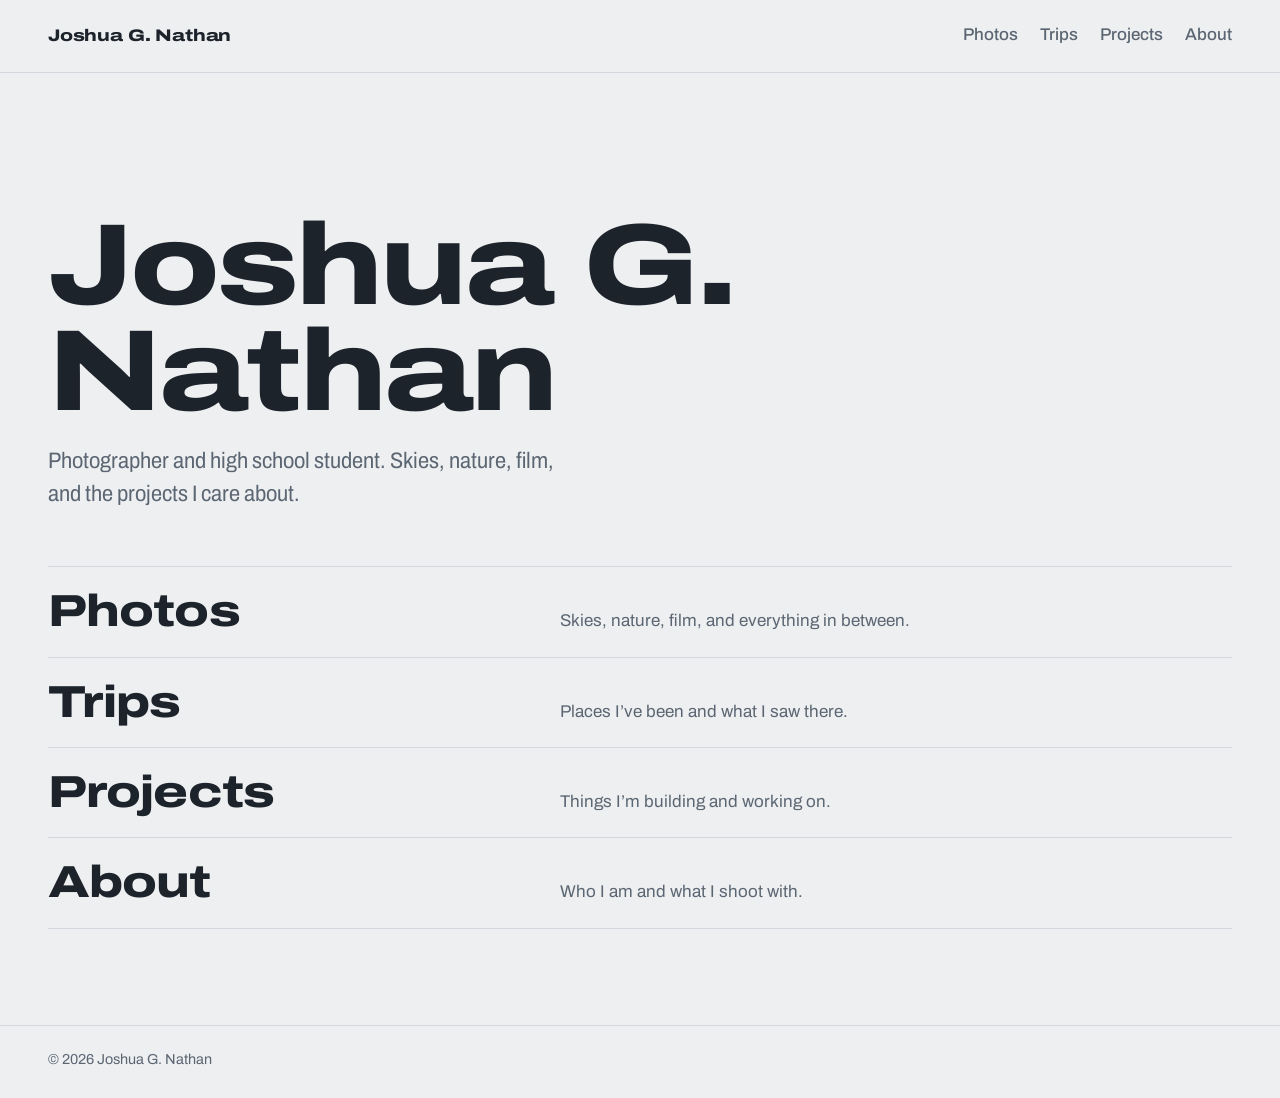
==== index.html @ 452c07ec "Add initial HTML structure for personal website" ====
<!doctype html>
<html lang="en">
<head>
<meta charset="utf-8">
<meta name="viewport" content="width=device-width, initial-scale=1, viewport-fit=cover">
<title>Joshua G. Nathan</title>
<meta name="description" content="Photography, trips, and projects by Joshua G. Nathan.">
<link rel="icon" href="data:image/svg+xml,<svg xmlns=%22http://www.w3.org/2000/svg%22 viewBox=%220 0 100 100%22><text y=%22.9em%22 font-size=%2290%22>📷</text></svg>">
<link rel="preconnect" href="https://fonts.googleapis.com">
<link rel="preconnect" href="https://fonts.gstatic.com" crossorigin>
<link href="https://fonts.googleapis.com/css2?family=Archivo:wdth,wght@62..125,100..900&display=swap" rel="stylesheet">
<link rel="stylesheet" href="/assets/style.css">
</head>
<body data-page="home">
<a class="skip" href="#main">Skip to content</a>
<header class="site-header">
  <div class="wrap">
    <a class="brand" href="/" data-site-name>Joshua G. Nathan</a>
    <nav class="nav" aria-label="Main">
      <a href="/photos">Photos</a>
      <a href="/trips">Trips</a>
      <a href="/projects">Projects</a>
      <a href="/about">About</a>
    </nav>
  </div>
</header>
<main id="main">
<div class="wrap">
  <section class="hero">
    <h1 class="display" data-site-name>Joshua G. Nathan</h1>
    <p class="lede" id="tagline"></p>
  </section>
  <ul class="index-list">
    <li><a href="/photos"><span class="label">Photos</span><span class="desc">Skies, nature, film, and everything in between.</span></a></li>
    <li><a href="/trips"><span class="label">Trips</span><span class="desc">Places I’ve been and what I saw there.</span></a></li>
    <li><a href="/projects"><span class="label">Projects</span><span class="desc">Things I’m building and working on.</span></a></li>
    <li><a href="/about"><span class="label">About</span><span class="desc">Who I am and what I shoot with.</span></a></li>
  </ul>
  <section class="section" id="latest">
    <div class="section-head"><h2>Latest photos</h2><a href="/photos">See all photos</a></div>
    <div id="latest-gallery"></div>
  </section>
</div>
</main>
<footer class="site-footer">
  <div class="wrap">
    <span>© <span id="year">2026</span> <span data-site-name>Joshua G. Nathan</span></span>
    <span class="social" id="social"></span>
  </div>
</footer>
<script src="/assets/site.js"></script>
</body>
</html>
---- assets/style.css ----
/* ---------- Tokens ---------- */
:root{
  --bg:#EDEFF1; --surface:#FFFFFF; --ink:#1D232B; --muted:#5B6672; --line:#D3D8DE;
  --accent:#2457C5; --accent-ink:#FFFFFF;
  --max:1440px; --pad:clamp(16px,4vw,48px);
  color-scheme:light dark;
}
@media (prefers-color-scheme:dark){
  :root{ --bg:#181C21; --surface:#232931; --ink:#E9EDF1; --muted:#9AA5B1; --line:#353D47; --accent:#8DB0FF; --accent-ink:#0F1B33; }
}
*,*::before,*::after{box-sizing:border-box}
html{-webkit-text-size-adjust:100%}
body{margin:0;background:var(--bg);color:var(--ink);font-family:"Archivo",system-ui,-apple-system,"Segoe UI",Roboto,sans-serif;font-size:17px;line-height:1.55;-webkit-font-smoothing:antialiased;min-height:100vh;display:flex;flex-direction:column}
main{flex:1}
a{color:inherit}
img{max-width:100%}
:focus-visible{outline:2px solid var(--accent);outline-offset:3px}
.wrap{max-width:var(--max);margin:0 auto;padding:0 var(--pad)}
.prose{max-width:66ch}
.skip{position:absolute;left:-999px;top:8px;background:var(--ink);color:var(--bg);padding:8px 12px;border-radius:6px;z-index:100}
.skip:focus{left:8px}

/* ---------- Header ---------- */
.site-header{border-bottom:1px solid var(--line)}
.site-header .wrap{display:flex;flex-wrap:wrap;align-items:center;justify-content:space-between;gap:10px 24px;padding-top:18px;padding-bottom:18px}
.brand{font-stretch:125%;font-weight:800;font-size:1.05rem;letter-spacing:-.01em;text-decoration:none}
.nav{display:flex;gap:22px}
.nav a{text-decoration:none;color:var(--muted);font-weight:500;padding:4px 0;border-bottom:2px solid transparent}
.nav a:hover{color:var(--ink)}
.nav a[aria-current="page"]{color:var(--ink);border-bottom-color:var(--accent)}

/* ---------- Type ---------- */
.display{font-stretch:125%;font-weight:800;font-size:clamp(2.6rem,9vw,7.5rem);line-height:.92;letter-spacing:-.025em;margin:0;max-width:12ch}
.page-title{font-stretch:125%;font-weight:800;font-size:clamp(2.2rem,6vw,4.5rem);line-height:.95;letter-spacing:-.02em;margin:0}
.lede{font-stretch:87%;font-size:clamp(1.1rem,2.1vw,1.4rem);color:var(--muted);margin:20px 0 0;max-width:46ch;line-height:1.45}
h2{font-stretch:112%;font-weight:750;font-size:clamp(1.5rem,3vw,2.1rem);line-height:1.1;letter-spacing:-.01em;margin:0 0 14px}
h3{font-weight:700;font-size:1.15rem;margin:28px 0 8px}
p{margin:0 0 1em}
.muted{color:var(--muted)}

.page-head{padding:clamp(40px,8vw,96px) 0 clamp(24px,4vw,40px)}
.section{padding:clamp(32px,6vw,72px) 0}

/* ---------- Home ---------- */
.hero{padding:clamp(48px,11vw,140px) 0 clamp(32px,5vw,56px)}
.index-list{list-style:none;margin:0;padding:0;border-top:1px solid var(--line)}
.index-list li{border-bottom:1px solid var(--line)}
.index-list a{display:grid;grid-template-columns:minmax(0,1fr) minmax(0,1.4fr);gap:8px 32px;align-items:baseline;padding:22px 0;text-decoration:none}
.index-list .label{font-stretch:125%;font-weight:800;font-size:clamp(1.6rem,4vw,2.8rem);letter-spacing:-.02em;line-height:1}
.index-list .desc{color:var(--muted)}
.index-list a:hover .label{color:var(--accent)}
@media (max-width:640px){.index-list a{grid-template-columns:1fr}}
.section-head{display:flex;justify-content:space-between;align-items:baseline;gap:16px;margin-bottom:18px}
.section-head a{color:var(--muted);font-weight:500}

/* ---------- Gallery ---------- */
.filters{display:flex;flex-wrap:wrap;gap:8px;margin:0 0 22px}
.chip{font:inherit;font-size:.9rem;font-weight:500;padding:7px 14px;border-radius:999px;border:1px solid var(--line);background:transparent;color:var(--muted);cursor:pointer}
.chip[aria-pressed="true"]{background:var(--ink);border-color:var(--ink);color:var(--bg)}
.gallery{display:flex;flex-wrap:wrap;gap:10px;--row:260px}
.gallery::after{content:"";flex-grow:1000000000}
.tile{margin:0;min-width:0;flex:calc(var(--ar,1.5) * 100) 1 calc(var(--ar,1.5) * var(--row))}
.tile button{display:block;width:100%;padding:0;border:0;background:var(--line);border-radius:4px;overflow:hidden;cursor:zoom-in}
.tile img{display:block;width:100%;height:auto;aspect-ratio:var(--ar,1.5);object-fit:cover}
@media (max-width:600px){.gallery{--row:150px;gap:6px}}
.empty{border:2px dashed var(--line);border-radius:12px;padding:48px 24px;text-align:center;color:var(--muted)}

/* ---------- Projects ---------- */
.project{display:grid;grid-template-columns:minmax(0,1fr) minmax(0,2fr);gap:12px 48px;padding:36px 0;border-top:1px solid var(--line)}
.project:last-child{border-bottom:1px solid var(--line)}
.project h2{margin:0}
.status{display:inline-block;margin-top:10px;font-size:.88rem;color:var(--muted)}
.project figure{margin:20px 0 0}
.project figure img{border-radius:4px;display:block}
@media (max-width:760px){.project{grid-template-columns:1fr}}

/* ---------- About ---------- */
.about{display:grid;grid-template-columns:minmax(0,2fr) minmax(0,1fr);gap:48px}
.about aside{border-top:2px solid var(--ink);padding-top:14px}
.about aside ul{list-style:none;padding:0;margin:0 0 24px}
.about aside li{padding:6px 0;border-bottom:1px solid var(--line)}
@media (max-width:760px){.about{grid-template-columns:1fr}}

/* ---------- Footer ---------- */
.site-footer{border-top:1px solid var(--line);margin-top:clamp(48px,8vw,96px)}
.site-footer .wrap{padding-top:22px;padding-bottom:28px;display:flex;flex-wrap:wrap;justify-content:space-between;gap:8px;color:var(--muted);font-size:.9rem}

/* ---------- Lightbox ---------- */
.lb{position:fixed;inset:0;z-index:50;background:rgba(8,10,13,.95);display:flex;flex-direction:column;padding:calc(10px + env(safe-area-inset-top,0px)) 12px calc(14px + env(safe-area-inset-bottom,0px));color:#EEF1F4}
.lb[hidden]{display:none}
.lb-top{display:flex;justify-content:space-between;align-items:center;min-height:48px;padding:0 4px}
.lb-count{font-size:.85rem;color:#A9B3BE}
.lb-stage{flex:1;min-height:0;display:flex;align-items:center;justify-content:center;position:relative}
.lb-stage img{max-width:100%;max-height:100%;object-fit:contain;border-radius:2px;user-select:none;-webkit-user-select:none}
.lb-cap{margin:12px auto 0;max-width:60ch;text-align:center;font-size:.95rem;min-height:1.5em;color:#C9D0D8}
.lb-btn{background:rgba(255,255,255,.1);border:0;color:#fff;width:48px;height:48px;border-radius:50%;font-size:1.5rem;line-height:1;cursor:pointer}
.lb-prev,.lb-next{position:absolute;top:50%;transform:translateY(-50%)}
.lb-prev{left:6px}.lb-next{right:6px}
@media (hover:none){.lb-prev,.lb-next{display:none}}

/* ---------- Trips ---------- */
.trip{padding:40px 0;border-top:1px solid var(--line)}
.trip:last-child{border-bottom:1px solid var(--line)}
.trip-head{display:grid;grid-template-columns:minmax(0,1fr) minmax(0,2fr);gap:12px 48px;margin-bottom:24px}
.trip-head h2{margin:0}
.trip-meta{margin-top:10px;color:var(--muted);font-size:.95rem}
@media (max-width:760px){.trip-head{grid-template-columns:1fr}}
.social{display:flex;gap:18px}
[hidden]{display:none !important}
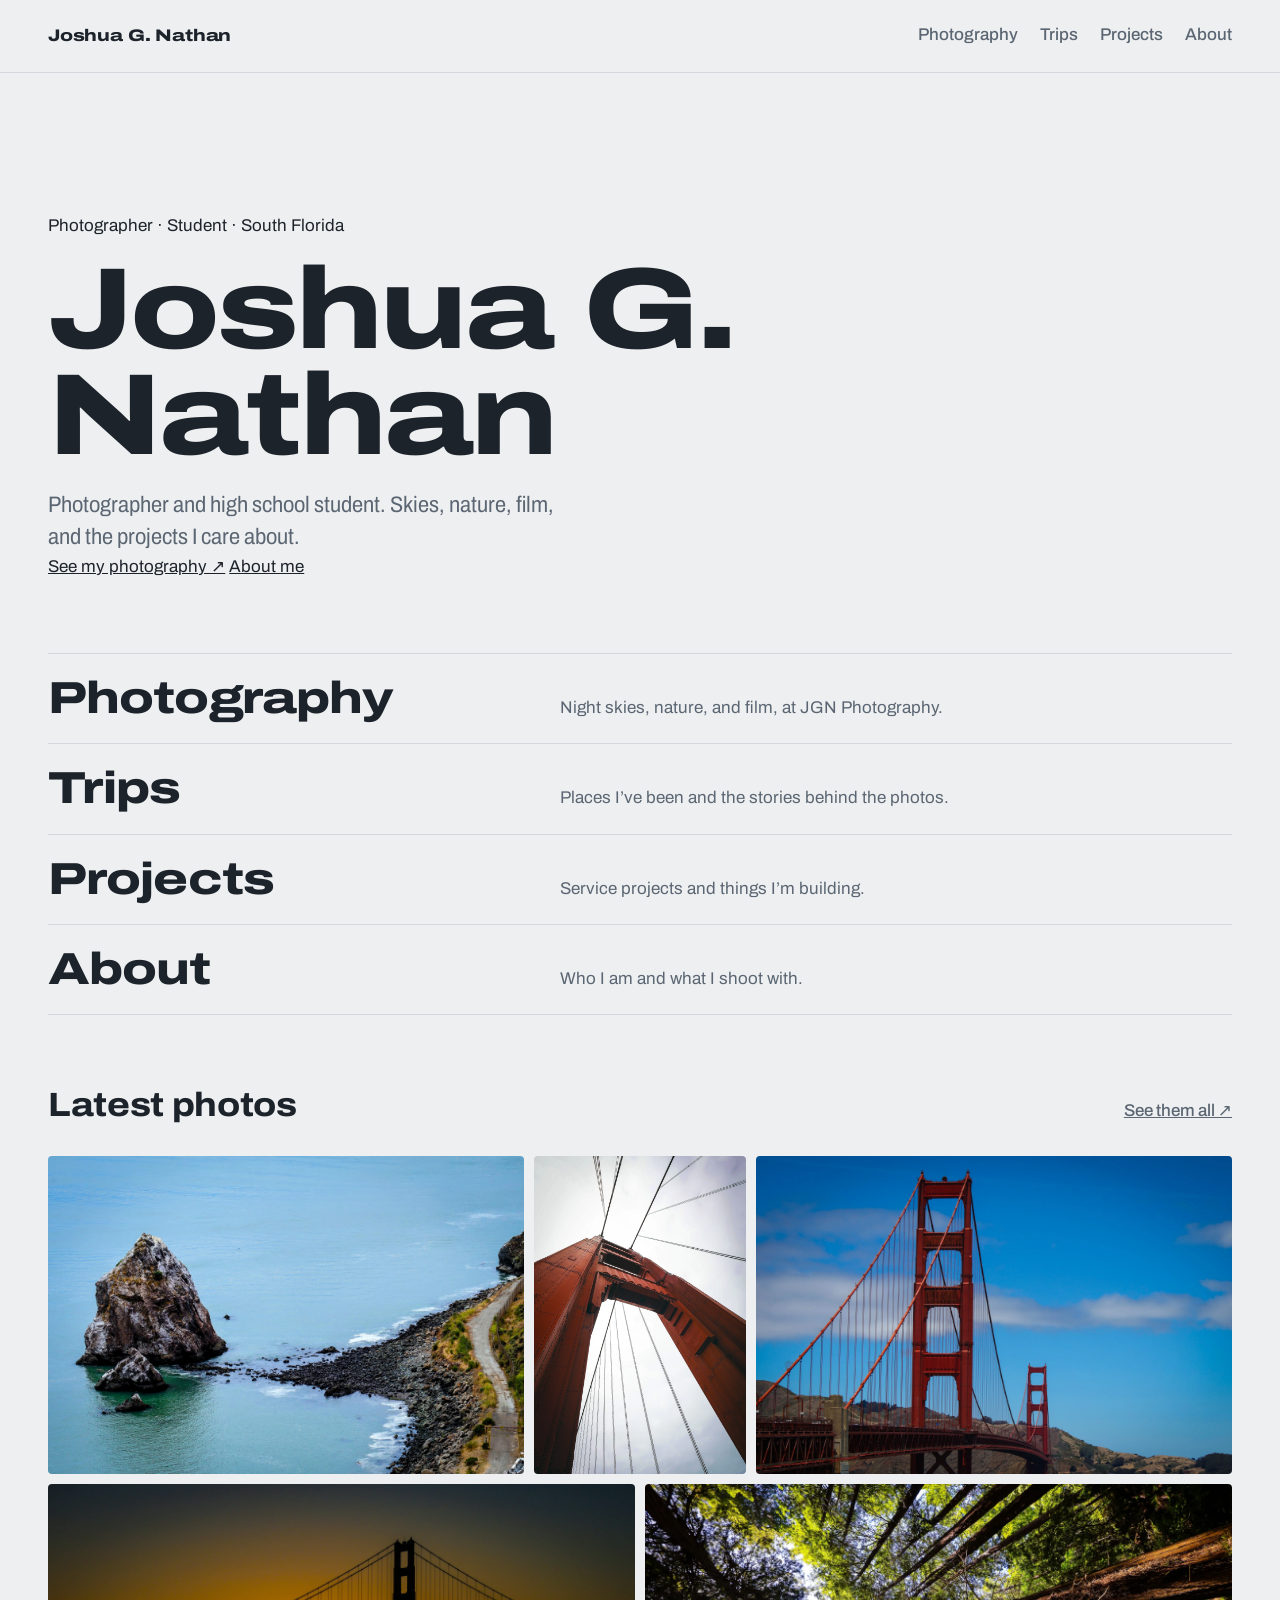
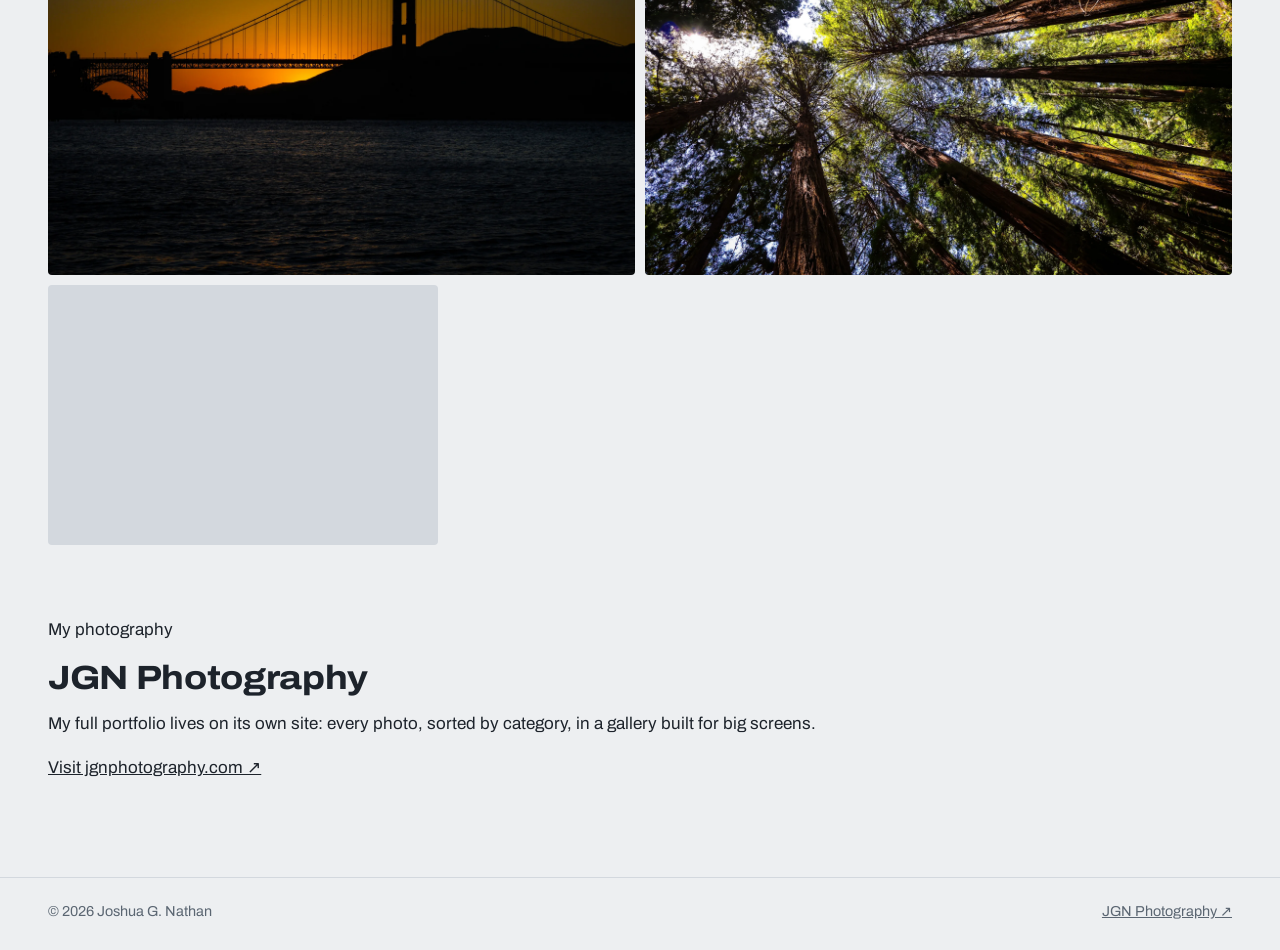
==== commit 018ec20d: "Add files via upload" ====
--- a/index.html
+++ b/index.html
@@ -4,8 +4,15 @@
 <meta charset="utf-8">
 <meta name="viewport" content="width=device-width, initial-scale=1, viewport-fit=cover">
 <title>Joshua G. Nathan</title>
-<meta name="description" content="Photography, trips, and projects by Joshua G. Nathan.">
-<link rel="icon" href="data:image/svg+xml,<svg xmlns=%22http://www.w3.org/2000/svg%22 viewBox=%220 0 100 100%22><text y=%22.9em%22 font-size=%2290%22>📷</text></svg>">
+<meta name="description" content="Photographer and high school student in South Florida. Photos, trips, and the projects I care about.">
+<meta name="theme-color" content="#F4F2EE">
+<meta property="og:type" content="website">
+<meta property="og:title" content="Joshua G. Nathan">
+<meta property="og:description" content="Photographer and high school student in South Florida. Photos, trips, and the projects I care about.">
+<meta property="og:url" content="https://joshuagnathan.com/">
+<meta property="og:image" content="https://joshuagnathan.com/images/IMG_8056_1%20copy%20final.webp">
+<meta name="twitter:card" content="summary_large_image">
+<link rel="icon" href="/assets/mark.svg" type="image/svg+xml">
 <link rel="preconnect" href="https://fonts.googleapis.com">
 <link rel="preconnect" href="https://fonts.gstatic.com" crossorigin>
 <link href="https://fonts.googleapis.com/css2?family=Archivo:wdth,wght@62..125,100..900&display=swap" rel="stylesheet">
@@ -15,9 +22,9 @@
 <a class="skip" href="#main">Skip to content</a>
 <header class="site-header">
   <div class="wrap">
-    <a class="brand" href="/" data-site-name>Joshua G. Nathan</a>
+    <a class="brand" href="/"><span class="dot" aria-hidden="true"></span><span data-site-name>Joshua G. Nathan</span></a>
     <nav class="nav" aria-label="Main">
-      <a href="/photos">Photos</a>
+      <a class="ext" href="https://jgnphotography.com">Photography</a>
       <a href="/trips">Trips</a>
       <a href="/projects">Projects</a>
       <a href="/about">About</a>
@@ -27,25 +34,44 @@
 <main id="main">
 <div class="wrap">
   <section class="hero">
-    <h1 class="display" data-site-name>Joshua G. Nathan</h1>
-    <p class="lede" id="tagline"></p>
+    <div>
+      <p class="eyebrow">Photographer · Student · South Florida</p>
+      <h1 class="display" data-site-name>Joshua G. Nathan</h1>
+      <p class="lede" id="tagline"></p>
+      <div class="actions">
+        <a class="btn btn-solid" href="https://jgnphotography.com">See my photography ↗</a>
+        <a class="btn btn-ghost" href="/about">About me</a>
+      </div>
+    </div>
+    <figure class="hero-photo" id="hero-photo"></figure>
   </section>
   <ul class="index-list">
-    <li><a href="/photos"><span class="label">Photos</span><span class="desc">Skies, nature, film, and everything in between.</span></a></li>
-    <li><a href="/trips"><span class="label">Trips</span><span class="desc">Places I’ve been and what I saw there.</span></a></li>
-    <li><a href="/projects"><span class="label">Projects</span><span class="desc">Things I’m building and working on.</span></a></li>
+    <li><a class="ext" href="https://jgnphotography.com"><span class="label">Photography</span><span class="desc">Night skies, nature, and film, at JGN Photography.</span></a></li>
+    <li><a href="/trips"><span class="label">Trips</span><span class="desc">Places I’ve been and the stories behind the photos.</span></a></li>
+    <li><a href="/projects"><span class="label">Projects</span><span class="desc">Service projects and things I’m building.</span></a></li>
     <li><a href="/about"><span class="label">About</span><span class="desc">Who I am and what I shoot with.</span></a></li>
   </ul>
   <section class="section" id="latest">
-    <div class="section-head"><h2>Latest photos</h2><a href="/photos">See all photos</a></div>
+    <div class="section-head"><h2>Latest photos</h2><a class="more" href="https://jgnphotography.com">See them all ↗</a></div>
     <div id="latest-gallery"></div>
   </section>
 </div>
+<section class="band" id="band" aria-label="JGN Photography">
+  <div class="wrap">
+    <div>
+      <p class="eyebrow">My photography</p>
+      <h2>JGN Photography</h2>
+      <p>My full portfolio lives on its own site: every photo, sorted by category, in a gallery built for big screens.</p>
+      <div class="actions"><a class="btn btn-solid" href="https://jgnphotography.com">Visit jgnphotography.com ↗</a></div>
+    </div>
+    <div class="band-photos" id="band-photos"></div>
+  </div>
+</section>
 </main>
 <footer class="site-footer">
   <div class="wrap">
-    <span>© <span id="year">2026</span> <span data-site-name>Joshua G. Nathan</span></span>
-    <span class="social" id="social"></span>
+    <span>© <span class="year">2026</span> <span data-site-name>Joshua G. Nathan</span></span>
+    <span class="social"><a href="https://jgnphotography.com">JGN Photography ↗</a></span>
   </div>
 </footer>
 <script src="/assets/site.js"></script>
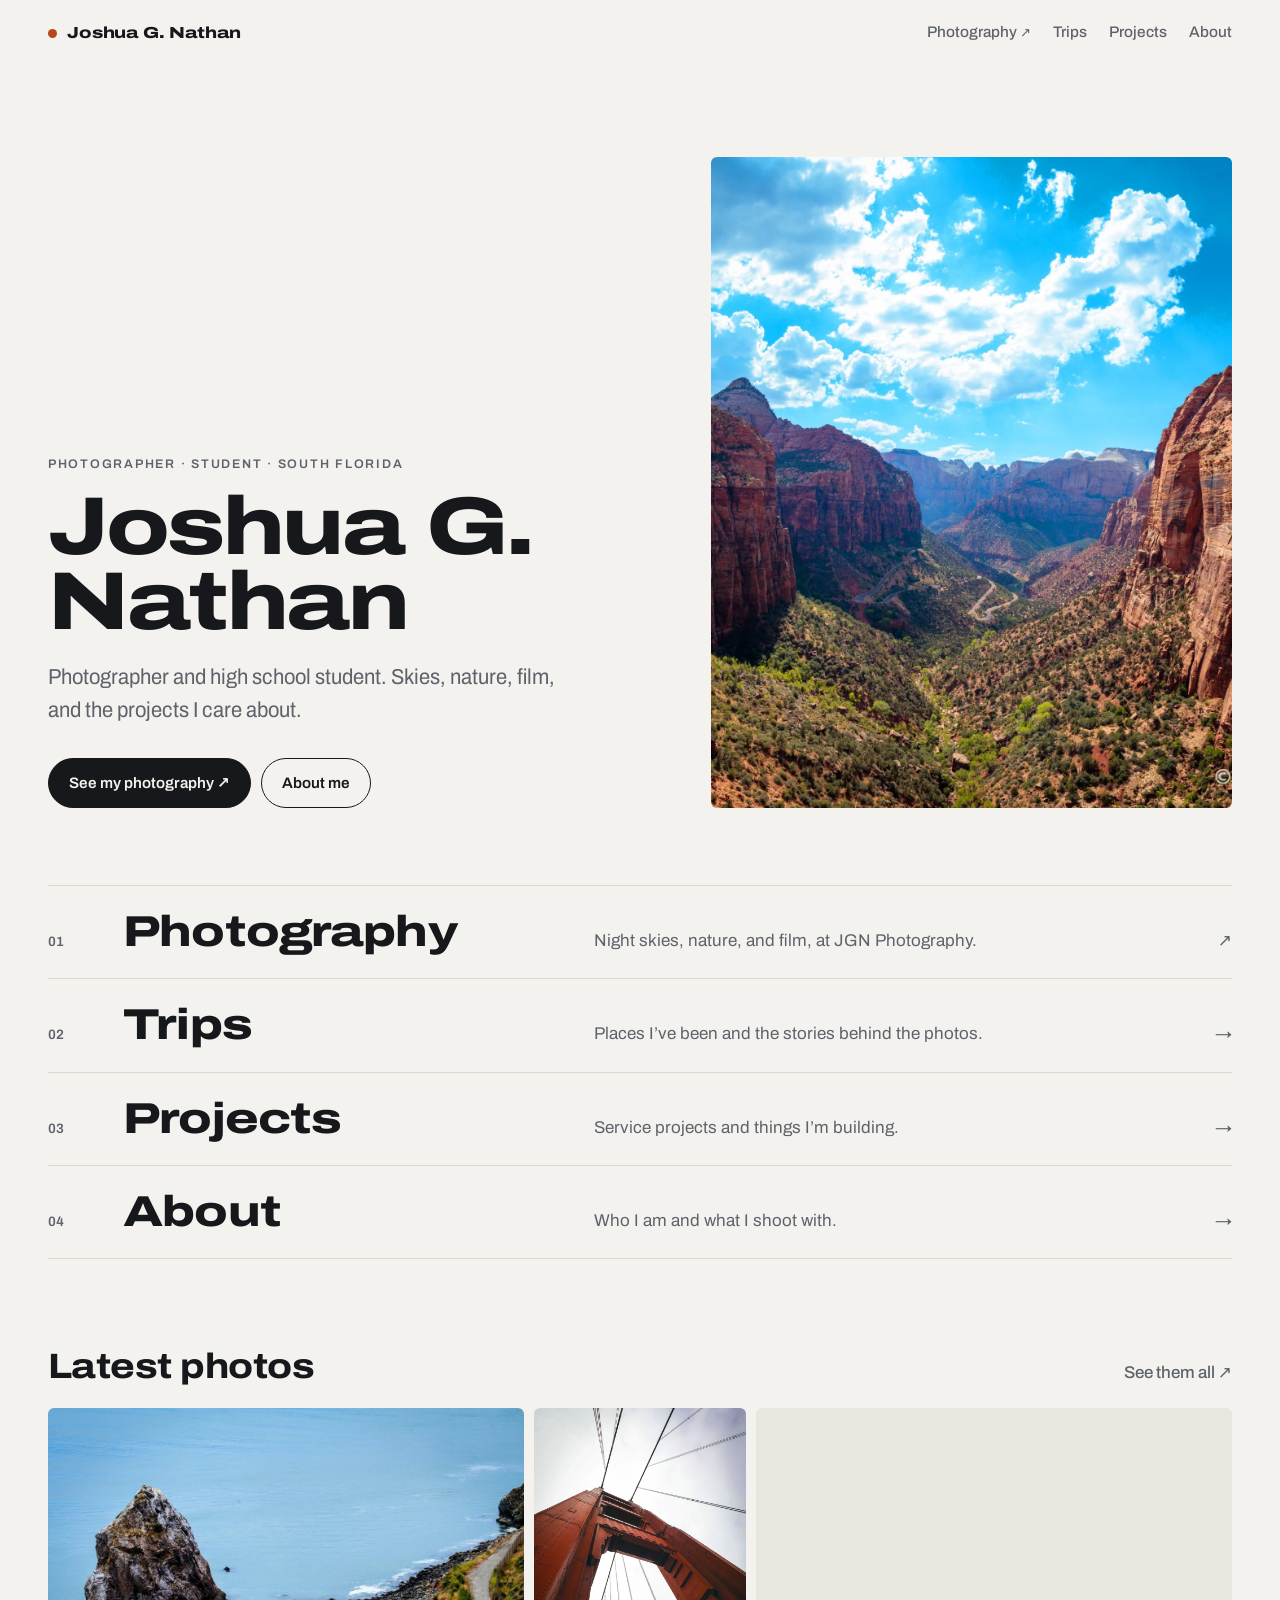
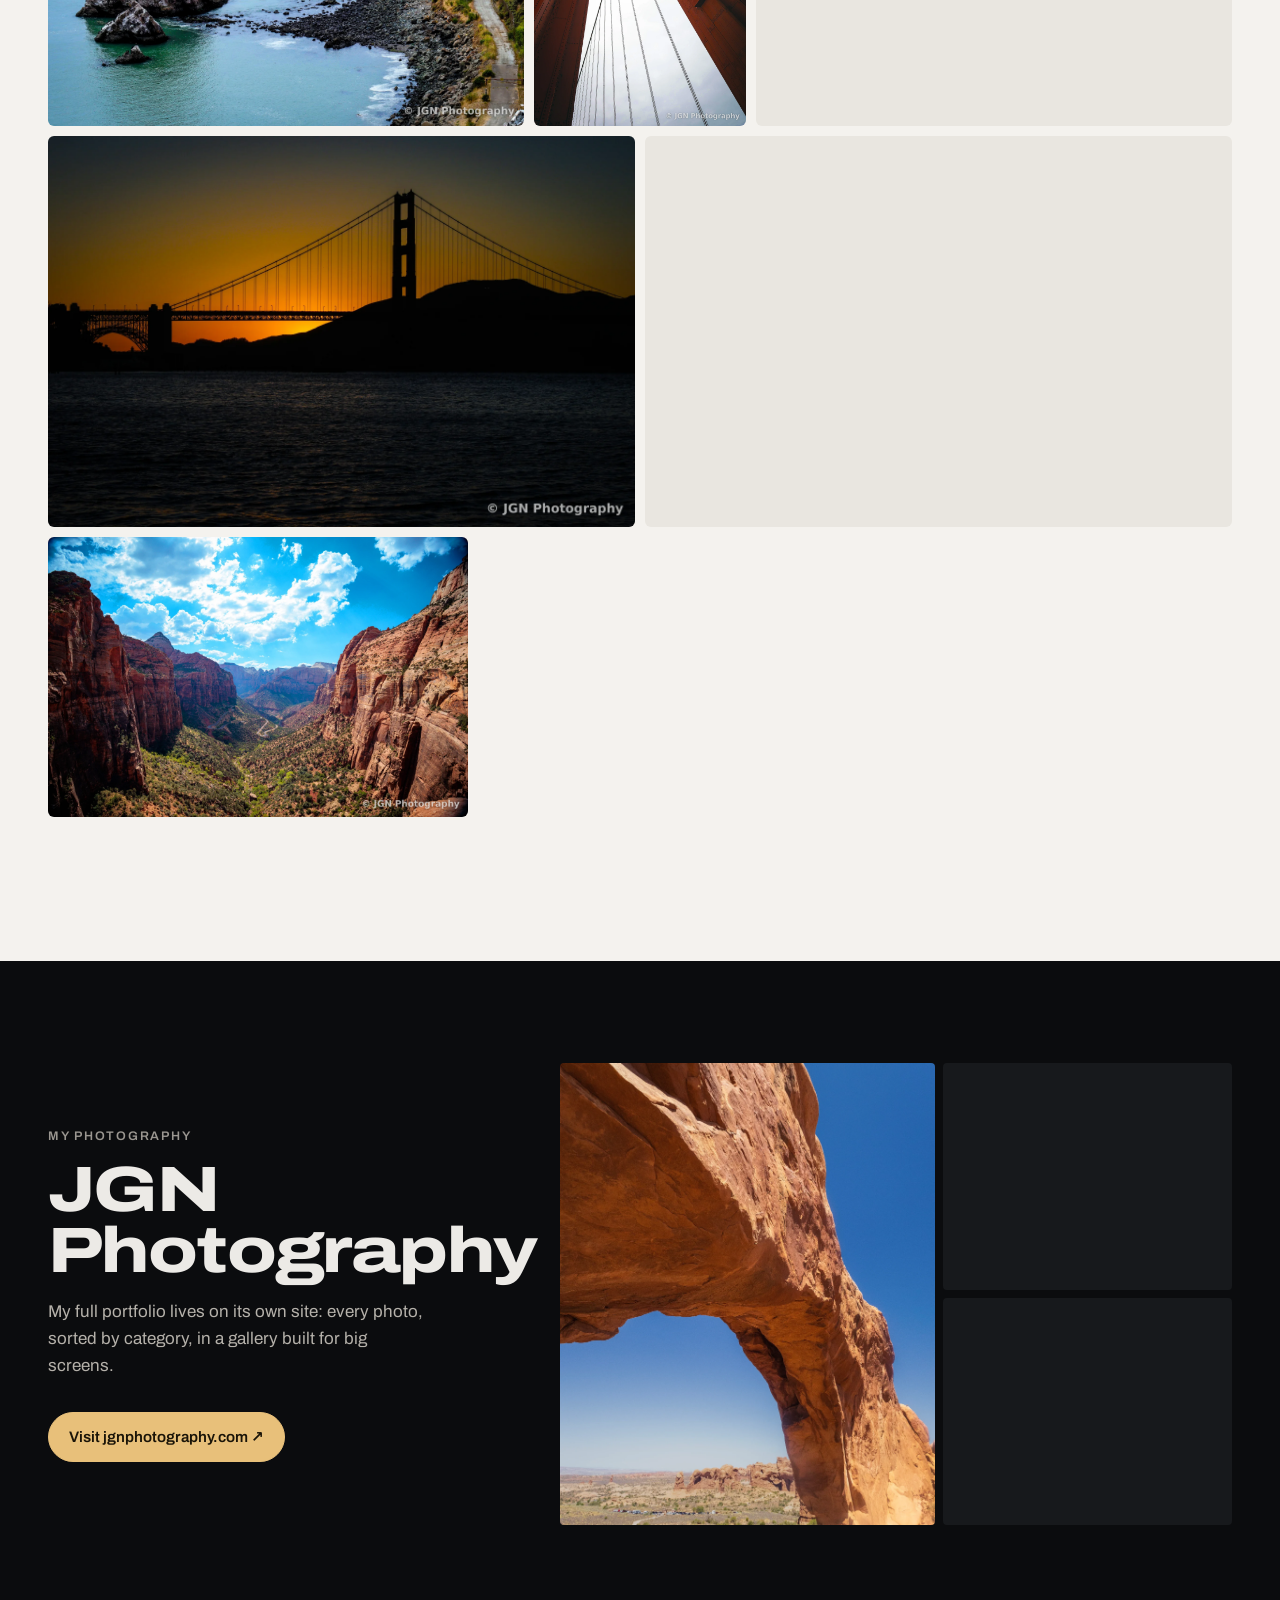
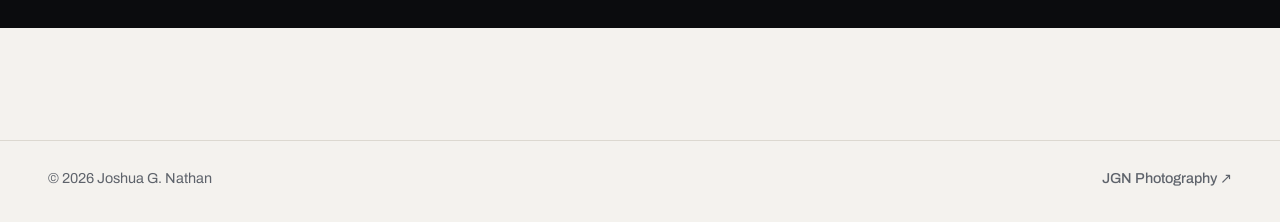
==== commit deab56a1: "Add files via upload" ====
--- a/index.html
+++ b/index.html
@@ -16,7 +16,7 @@
 <link rel="preconnect" href="https://fonts.googleapis.com">
 <link rel="preconnect" href="https://fonts.gstatic.com" crossorigin>
 <link href="https://fonts.googleapis.com/css2?family=Archivo:wdth,wght@62..125,100..900&display=swap" rel="stylesheet">
-<link rel="stylesheet" href="/assets/style.css">
+<link rel="stylesheet" href="/assets/style.css?v=20261024">
 </head>
 <body data-page="home">
 <a class="skip" href="#main">Skip to content</a>
@@ -74,6 +74,6 @@
     <span class="social"><a href="https://jgnphotography.com">JGN Photography ↗</a></span>
   </div>
 </footer>
-<script src="/assets/site.js"></script>
+<script src="/assets/site.js?v=20261024"></script>
 </body>
 </html>
--- a/assets/style.css
+++ b/assets/style.css
@@ -1,109 +1,270 @@
+/* ==========================================================================
+   joshuagnathan.com + jgnphotography.com
+   One stylesheet for both sites. The photography site adds class="portfolio"
+   to <body>, which switches it to the dark gallery theme at the bottom.
+   ========================================================================== */
+
 /* ---------- Tokens ---------- */
 :root{
-  --bg:#EDEFF1; --surface:#FFFFFF; --ink:#1D232B; --muted:#5B6672; --line:#D3D8DE;
-  --accent:#2457C5; --accent-ink:#FFFFFF;
-  --max:1440px; --pad:clamp(16px,4vw,48px);
-  color-scheme:light dark;
+  --bg:#F4F2EE; --surface:#FFFFFF; --sunk:#E9E6E0; --ink:#16181B; --muted:#5E636B; --line:#DCD8D0;
+  --accent:#B4471B; --accent-ink:#FFFFFF;
+  --max:1360px; --pad:clamp(16px,4vw,48px); --radius:6px;
+  --ease:cubic-bezier(.2,.7,.2,1);
+  color-scheme:light;
 }
 @media (prefers-color-scheme:dark){
-  :root{ --bg:#181C21; --surface:#232931; --ink:#E9EDF1; --muted:#9AA5B1; --line:#353D47; --accent:#8DB0FF; --accent-ink:#0F1B33; }
+  :root{ --bg:#121315; --surface:#1B1D20; --sunk:#202327; --ink:#EDEBE7; --muted:#A0A4AA; --line:#2E3136; --accent:#F08A5D; --accent-ink:#1A0E08; color-scheme:dark; }
 }
 *,*::before,*::after{box-sizing:border-box}
-html{-webkit-text-size-adjust:100%}
-body{margin:0;background:var(--bg);color:var(--ink);font-family:"Archivo",system-ui,-apple-system,"Segoe UI",Roboto,sans-serif;font-size:17px;line-height:1.55;-webkit-font-smoothing:antialiased;min-height:100vh;display:flex;flex-direction:column}
+html{-webkit-text-size-adjust:100%;scroll-behavior:smooth}
+@media (prefers-reduced-motion:reduce){html{scroll-behavior:auto}}
+body{margin:0;background:var(--bg);color:var(--ink);font-family:"Archivo",system-ui,-apple-system,"Segoe UI",Roboto,sans-serif;font-size:17px;line-height:1.6;-webkit-font-smoothing:antialiased;min-height:100vh;display:flex;flex-direction:column}
 main{flex:1}
-a{color:inherit}
+a{color:inherit;text-underline-offset:.2em;text-decoration-thickness:1px}
 img{max-width:100%}
-:focus-visible{outline:2px solid var(--accent);outline-offset:3px}
+::selection{background:var(--accent);color:var(--accent-ink)}
+:focus-visible{outline:2px solid var(--accent);outline-offset:3px;border-radius:2px}
 .wrap{max-width:var(--max);margin:0 auto;padding:0 var(--pad)}
-.prose{max-width:66ch}
+.prose{max-width:64ch}
+.prose p{margin:0 0 1.1em}
 .skip{position:absolute;left:-999px;top:8px;background:var(--ink);color:var(--bg);padding:8px 12px;border-radius:6px;z-index:100}
 .skip:focus{left:8px}
+[hidden]{display:none !important}
 
 /* ---------- Header ---------- */
-.site-header{border-bottom:1px solid var(--line)}
-.site-header .wrap{display:flex;flex-wrap:wrap;align-items:center;justify-content:space-between;gap:10px 24px;padding-top:18px;padding-bottom:18px}
-.brand{font-stretch:125%;font-weight:800;font-size:1.05rem;letter-spacing:-.01em;text-decoration:none}
-.nav{display:flex;gap:22px}
-.nav a{text-decoration:none;color:var(--muted);font-weight:500;padding:4px 0;border-bottom:2px solid transparent}
+.site-header{position:sticky;top:0;z-index:20;background:color-mix(in srgb,var(--bg) 86%,transparent);-webkit-backdrop-filter:saturate(1.4) blur(14px);backdrop-filter:saturate(1.4) blur(14px);border-bottom:1px solid transparent;transition:border-color .2s}
+.site-header.scrolled{border-bottom-color:var(--line)}
+.site-header .wrap{display:flex;flex-wrap:wrap;align-items:center;justify-content:space-between;gap:8px 24px;padding-top:16px;padding-bottom:16px}
+.brand{display:inline-flex;align-items:center;gap:10px;font-stretch:125%;font-weight:800;font-size:1rem;letter-spacing:-.01em;text-decoration:none;white-space:nowrap}
+.brand .dot{width:9px;height:9px;border-radius:50%;background:var(--accent);flex:none}
+.nav{display:flex;flex-wrap:wrap;gap:4px 22px}
+.nav a{text-decoration:none;color:var(--muted);font-weight:500;font-size:.96rem;padding:4px 0;border-bottom:2px solid transparent;transition:color .15s}
 .nav a:hover{color:var(--ink)}
 .nav a[aria-current="page"]{color:var(--ink);border-bottom-color:var(--accent)}
+.nav .ext::after{content:" ↗";font-size:.85em}
 
 /* ---------- Type ---------- */
-.display{font-stretch:125%;font-weight:800;font-size:clamp(2.6rem,9vw,7.5rem);line-height:.92;letter-spacing:-.025em;margin:0;max-width:12ch}
-.page-title{font-stretch:125%;font-weight:800;font-size:clamp(2.2rem,6vw,4.5rem);line-height:.95;letter-spacing:-.02em;margin:0}
-.lede{font-stretch:87%;font-size:clamp(1.1rem,2.1vw,1.4rem);color:var(--muted);margin:20px 0 0;max-width:46ch;line-height:1.45}
-h2{font-stretch:112%;font-weight:750;font-size:clamp(1.5rem,3vw,2.1rem);line-height:1.1;letter-spacing:-.01em;margin:0 0 14px}
-h3{font-weight:700;font-size:1.15rem;margin:28px 0 8px}
+.eyebrow{font-size:.78rem;font-weight:600;letter-spacing:.14em;text-transform:uppercase;color:var(--muted);margin:0 0 14px}
+.display{font-stretch:125%;font-weight:800;font-size:clamp(2.6rem,8.4vw,7rem);line-height:.92;letter-spacing:-.03em;margin:0}
+.page-title{font-stretch:125%;font-weight:800;font-size:clamp(2.4rem,6.5vw,5rem);line-height:.95;letter-spacing:-.025em;margin:0}
+.lede{font-stretch:92%;font-size:clamp(1.12rem,2vw,1.35rem);color:var(--muted);margin:22px 0 0;max-width:44ch;line-height:1.5}
+h2{font-stretch:115%;font-weight:750;font-size:clamp(1.55rem,3vw,2.2rem);line-height:1.08;letter-spacing:-.015em;margin:0 0 14px}
+h3{font-weight:700;font-size:1.05rem;margin:28px 0 10px}
 p{margin:0 0 1em}
 .muted{color:var(--muted)}
-
-.page-head{padding:clamp(40px,8vw,96px) 0 clamp(24px,4vw,40px)}
-.section{padding:clamp(32px,6vw,72px) 0}
+.page-head{padding:clamp(48px,9vw,112px) 0 clamp(28px,4vw,48px)}
+.page-head .lede{margin-top:16px}
+.section{padding:clamp(40px,7vw,88px) 0}
+.section-head{display:flex;flex-wrap:wrap;justify-content:space-between;align-items:baseline;gap:8px 16px;margin-bottom:22px}
+.section-head h2{margin:0}
+.more{color:var(--muted);font-weight:500;text-decoration:none;white-space:nowrap}
+.more:hover{color:var(--accent)}
+
+/* ---------- Buttons ---------- */
+.actions{display:flex;flex-wrap:wrap;gap:10px;margin-top:32px}
+.btn{display:inline-flex;align-items:center;gap:8px;padding:12px 20px;border-radius:999px;font-weight:600;font-size:.95rem;text-decoration:none;border:1px solid var(--ink);transition:transform .15s var(--ease),background .15s,color .15s}
+.btn:hover{transform:translateY(-1px)}
+.btn-solid{background:var(--ink);color:var(--bg)}
+.btn-ghost{color:var(--ink)}
+.btn-ghost:hover{background:var(--ink);color:var(--bg)}
 
 /* ---------- Home ---------- */
-.hero{padding:clamp(48px,11vw,140px) 0 clamp(32px,5vw,56px)}
-.index-list{list-style:none;margin:0;padding:0;border-top:1px solid var(--line)}
-.index-list li{border-bottom:1px solid var(--line)}
-.index-list a{display:grid;grid-template-columns:minmax(0,1fr) minmax(0,1.4fr);gap:8px 32px;align-items:baseline;padding:22px 0;text-decoration:none}
-.index-list .label{font-stretch:125%;font-weight:800;font-size:clamp(1.6rem,4vw,2.8rem);letter-spacing:-.02em;line-height:1}
+.hero{display:grid;grid-template-columns:minmax(0,1.15fr) minmax(0,1fr);gap:clamp(28px,5vw,72px);align-items:end;padding:clamp(36px,7vw,96px) 0 clamp(40px,6vw,80px)}
+.hero-photo{margin:0;position:relative}
+.hero-photo .frame{display:block;border-radius:var(--radius);overflow:hidden;background:var(--sunk);aspect-ratio:4/5;max-height:76vh;width:100%;cursor:zoom-in;border:0;padding:0}
+.hero-photo img{display:block;width:100%;height:100%;object-fit:cover}
+.hero-photo figcaption{margin-top:10px;font-size:.85rem;color:var(--muted)}
+@media (max-width:820px){
+  .hero{grid-template-columns:1fr;align-items:start}
+  .hero-photo .frame{aspect-ratio:4/3}
+}
+.index-list{list-style:none;margin:0;padding:0;border-top:1px solid var(--line);counter-reset:idx}
+.index-list li{border-bottom:1px solid var(--line);counter-increment:idx}
+.index-list a{display:grid;grid-template-columns:3.2rem minmax(0,1fr) minmax(0,1.3fr) 2rem;gap:6px 24px;align-items:baseline;padding:24px 0;text-decoration:none;transition:padding .25s var(--ease)}
+.index-list a::before{content:"0" counter(idx);font-size:.85rem;font-weight:600;color:var(--muted);font-variant-numeric:tabular-nums}
+.index-list a::after{content:"→";justify-self:end;color:var(--muted);transition:transform .25s var(--ease),color .2s}
+.index-list a.ext::after{content:"↗"}
+.index-list .label{font-stretch:125%;font-weight:800;font-size:clamp(1.6rem,4vw,2.7rem);letter-spacing:-.02em;line-height:1}
 .index-list .desc{color:var(--muted)}
+.index-list a:hover{padding-left:10px}
 .index-list a:hover .label{color:var(--accent)}
-@media (max-width:640px){.index-list a{grid-template-columns:1fr}}
-.section-head{display:flex;justify-content:space-between;align-items:baseline;gap:16px;margin-bottom:18px}
-.section-head a{color:var(--muted);font-weight:500}
+.index-list a:hover::after{transform:translateX(4px);color:var(--accent)}
+@media (max-width:700px){
+  .index-list a{grid-template-columns:2.4rem minmax(0,1fr) 1.5rem}
+  .index-list .desc{grid-column:2;grid-row:2}
+}
+
+/* JGN Photography band on the home page */
+.band{background:#0B0C0E;color:#ECEAE6;margin-top:clamp(24px,5vw,56px)}
+.band .wrap{display:grid;grid-template-columns:minmax(0,1fr) minmax(0,1.5fr);gap:clamp(24px,5vw,72px);align-items:center;padding-top:clamp(48px,8vw,104px);padding-bottom:clamp(48px,8vw,104px)}
+.band .eyebrow{color:#9A9690}
+.band h2{font-stretch:125%;font-weight:800;font-size:clamp(2.2rem,5vw,4rem);line-height:.95;letter-spacing:-.025em;margin:0 0 16px}
+.band p{color:#B5B1AA;max-width:38ch}
+.band .btn{border-color:#E8C07A;background:#E8C07A;color:#1A1408}
+.band-photos{display:grid;grid-template-columns:1.3fr 1fr;grid-template-rows:1fr 1fr;gap:8px;aspect-ratio:16/11}
+.band-photos a{display:block;overflow:hidden;border-radius:4px;background:#17191C}
+.band-photos a:first-child{grid-row:span 2}
+.band-photos img{display:block;width:100%;height:100%;object-fit:cover;transition:transform .6s var(--ease)}
+.band-photos a:hover img{transform:scale(1.04)}
+@media (max-width:820px){.band .wrap{grid-template-columns:1fr}}
 
 /* ---------- Gallery ---------- */
-.filters{display:flex;flex-wrap:wrap;gap:8px;margin:0 0 22px}
-.chip{font:inherit;font-size:.9rem;font-weight:500;padding:7px 14px;border-radius:999px;border:1px solid var(--line);background:transparent;color:var(--muted);cursor:pointer}
+.filters{display:flex;flex-wrap:wrap;gap:8px;margin:0 0 24px}
+.chip{font:inherit;font-size:.88rem;font-weight:500;padding:7px 15px;border-radius:999px;border:1px solid var(--line);background:transparent;color:var(--muted);cursor:pointer;transition:all .15s}
+.chip:hover{color:var(--ink);border-color:var(--muted)}
 .chip[aria-pressed="true"]{background:var(--ink);border-color:var(--ink);color:var(--bg)}
-.gallery{display:flex;flex-wrap:wrap;gap:10px;--row:260px}
+.gallery{display:flex;flex-wrap:wrap;gap:10px;--row:280px}
 .gallery::after{content:"";flex-grow:1000000000}
 .tile{margin:0;min-width:0;flex:calc(var(--ar,1.5) * 100) 1 calc(var(--ar,1.5) * var(--row))}
-.tile button{display:block;width:100%;padding:0;border:0;background:var(--line);border-radius:4px;overflow:hidden;cursor:zoom-in}
-.tile img{display:block;width:100%;height:auto;aspect-ratio:var(--ar,1.5);object-fit:cover}
+.tile button{display:block;width:100%;padding:0;border:0;background:var(--sunk);border-radius:var(--radius);overflow:hidden;cursor:zoom-in;position:relative}
+.tile img{display:block;width:100%;height:auto;aspect-ratio:var(--ar,1.5);object-fit:cover;transition:transform .6s var(--ease)}
+.tile button:hover img{transform:scale(1.025)}
+.tile .cap{position:absolute;left:0;right:0;bottom:0;padding:28px 14px 12px;font-size:.85rem;text-align:left;color:#fff;background:linear-gradient(transparent,rgba(0,0,0,.55));opacity:0;transform:translateY(6px);transition:opacity .25s,transform .25s var(--ease)}
+.tile button:hover .cap,.tile button:focus-visible .cap{opacity:1;transform:none}
+@media (hover:none){.tile .cap{display:none}}
 @media (max-width:600px){.gallery{--row:150px;gap:6px}}
-.empty{border:2px dashed var(--line);border-radius:12px;padding:48px 24px;text-align:center;color:var(--muted)}
+.empty{border:1.5px dashed var(--line);border-radius:12px;padding:56px 24px;text-align:center;color:var(--muted)}
+
+/* Images fade in once loaded (site.js adds .loaded) */
+.fade{opacity:0;transition:opacity .5s var(--ease),transform .6s var(--ease)}
+.fade.loaded{opacity:1}
+@media (prefers-reduced-motion:reduce){.fade{opacity:1;transition:none}.tile img,.band-photos img{transition:none}}
 
 /* ---------- Projects ---------- */
-.project{display:grid;grid-template-columns:minmax(0,1fr) minmax(0,2fr);gap:12px 48px;padding:36px 0;border-top:1px solid var(--line)}
+.project{display:grid;grid-template-columns:minmax(0,1fr) minmax(0,1.25fr);gap:clamp(20px,4vw,56px);padding:clamp(32px,5vw,56px) 0;border-top:1px solid var(--line);align-items:start}
 .project:last-child{border-bottom:1px solid var(--line)}
-.project h2{margin:0}
-.status{display:inline-block;margin-top:10px;font-size:.88rem;color:var(--muted)}
-.project figure{margin:20px 0 0}
-.project figure img{border-radius:4px;display:block}
-@media (max-width:760px){.project{grid-template-columns:1fr}}
+.project:nth-child(even) .project-media{order:2}
+.project-media .frame{display:block;width:100%;border:0;padding:0;border-radius:var(--radius);overflow:hidden;background:var(--sunk);aspect-ratio:4/3;cursor:zoom-in}
+.project-media .frame img{display:block;width:100%;height:100%;object-fit:cover}
+.project-media .thumbs{display:grid;grid-template-columns:repeat(4,1fr);gap:6px;margin-top:6px}
+.project-media .thumbs button{border:0;padding:0;border-radius:4px;overflow:hidden;aspect-ratio:1;background:var(--sunk);cursor:zoom-in}
+.project-media .thumbs img{width:100%;height:100%;object-fit:cover;display:block}
+.project h2{margin:0 0 10px}
+.status{display:inline-block;margin:0 0 18px;font-size:.78rem;font-weight:600;letter-spacing:.06em;text-transform:uppercase;padding:5px 10px;border-radius:999px;background:color-mix(in srgb,var(--accent) 12%,transparent);color:var(--accent)}
+.project .summary{font-size:1.15rem;line-height:1.5;margin:0 0 16px}
+.project .prose{color:var(--muted)}
+.project .link{display:inline-block;margin-top:6px;font-weight:600;color:var(--accent);text-decoration:none}
+.project .link:hover{text-decoration:underline}
+.project.no-media{grid-template-columns:1fr}
+@media (max-width:820px){.project{grid-template-columns:1fr}.project:nth-child(even) .project-media{order:0}}
+
+/* ---------- Trips ---------- */
+.trip{padding:clamp(32px,5vw,64px) 0;border-top:1px solid var(--line)}
+.trip:last-child{border-bottom:1px solid var(--line)}
+.trip-cover{display:block;width:100%;border:0;padding:0;border-radius:var(--radius);overflow:hidden;background:var(--sunk);aspect-ratio:21/9;margin-bottom:clamp(20px,3vw,32px);cursor:zoom-in}
+.trip-cover img{display:block;width:100%;height:100%;object-fit:cover}
+@media (max-width:600px){.trip-cover{aspect-ratio:4/3}}
+.trip-head{display:grid;grid-template-columns:minmax(0,1fr) minmax(0,1.6fr);gap:12px clamp(20px,4vw,56px);margin-bottom:28px}
+.trip-head h2{margin:0}
+.trip-meta{margin-top:10px;color:var(--muted);font-size:.95rem}
+.trip-meta span+span::before{content:"·";margin:0 8px}
+@media (max-width:760px){.trip-head{grid-template-columns:1fr}}
 
 /* ---------- About ---------- */
-.about{display:grid;grid-template-columns:minmax(0,2fr) minmax(0,1fr);gap:48px}
-.about aside{border-top:2px solid var(--ink);padding-top:14px}
-.about aside ul{list-style:none;padding:0;margin:0 0 24px}
-.about aside li{padding:6px 0;border-bottom:1px solid var(--line)}
+.about{display:grid;grid-template-columns:minmax(0,1.7fr) minmax(0,1fr);gap:clamp(32px,6vw,80px)}
+.about .prose{font-size:1.1rem}
+.about .prose p:first-child{font-size:1.3rem;line-height:1.45;color:var(--ink)}
+.card{border-top:2px solid var(--ink);padding-top:14px}
+.card h3{margin-top:0}
+.card ul{list-style:none;padding:0;margin:0 0 28px}
+.card li{padding:9px 0;border-bottom:1px solid var(--line)}
+.card .btn{margin-top:4px}
 @media (max-width:760px){.about{grid-template-columns:1fr}}
 
 /* ---------- Footer ---------- */
-.site-footer{border-top:1px solid var(--line);margin-top:clamp(48px,8vw,96px)}
-.site-footer .wrap{padding-top:22px;padding-bottom:28px;display:flex;flex-wrap:wrap;justify-content:space-between;gap:8px;color:var(--muted);font-size:.9rem}
+.site-footer{border-top:1px solid var(--line);margin-top:clamp(56px,9vw,112px)}
+.site-footer .wrap{padding-top:26px;padding-bottom:32px;display:flex;flex-wrap:wrap;justify-content:space-between;align-items:center;gap:10px 24px;color:var(--muted);font-size:.9rem}
+.social{display:flex;flex-wrap:wrap;gap:18px}
+.social a{text-decoration:none;font-weight:500}
+.social a:hover{color:var(--accent)}
+.band + .site-footer{margin-top:0}
 
 /* ---------- Lightbox ---------- */
-.lb{position:fixed;inset:0;z-index:50;background:rgba(8,10,13,.95);display:flex;flex-direction:column;padding:calc(10px + env(safe-area-inset-top,0px)) 12px calc(14px + env(safe-area-inset-bottom,0px));color:#EEF1F4}
+.lb{position:fixed;inset:0;z-index:50;background:rgba(6,7,9,.96);display:flex;flex-direction:column;padding:calc(10px + env(safe-area-inset-top,0px)) 12px calc(14px + env(safe-area-inset-bottom,0px));color:#EEF1F4;animation:lb-in .2s ease}
+@keyframes lb-in{from{opacity:0}}
 .lb[hidden]{display:none}
 .lb-top{display:flex;justify-content:space-between;align-items:center;min-height:48px;padding:0 4px}
-.lb-count{font-size:.85rem;color:#A9B3BE}
+.lb-count{font-size:.85rem;color:#A9B3BE;font-variant-numeric:tabular-nums}
 .lb-stage{flex:1;min-height:0;display:flex;align-items:center;justify-content:center;position:relative}
-.lb-stage img{max-width:100%;max-height:100%;object-fit:contain;border-radius:2px;user-select:none;-webkit-user-select:none}
+.lb-stage img{max-width:100%;max-height:100%;object-fit:contain;border-radius:2px;user-select:none;-webkit-user-select:none;-webkit-touch-callout:none}
 .lb-cap{margin:12px auto 0;max-width:60ch;text-align:center;font-size:.95rem;min-height:1.5em;color:#C9D0D8}
-.lb-btn{background:rgba(255,255,255,.1);border:0;color:#fff;width:48px;height:48px;border-radius:50%;font-size:1.5rem;line-height:1;cursor:pointer}
+.lb-btn{background:rgba(255,255,255,.1);border:0;color:#fff;width:48px;height:48px;border-radius:50%;font-size:1.5rem;line-height:1;cursor:pointer;transition:background .15s}
+.lb-btn:hover{background:rgba(255,255,255,.2)}
 .lb-prev,.lb-next{position:absolute;top:50%;transform:translateY(-50%)}
 .lb-prev{left:6px}.lb-next{right:6px}
 @media (hover:none){.lb-prev,.lb-next{display:none}}
 
-/* ---------- Trips ---------- */
-.trip{padding:40px 0;border-top:1px solid var(--line)}
-.trip:last-child{border-bottom:1px solid var(--line)}
-.trip-head{display:grid;grid-template-columns:minmax(0,1fr) minmax(0,2fr);gap:12px 48px;margin-bottom:24px}
-.trip-head h2{margin:0}
-.trip-meta{margin-top:10px;color:var(--muted);font-size:.95rem}
-@media (max-width:760px){.trip-head{grid-template-columns:1fr}}
-.social{display:flex;gap:18px}
-[hidden]{display:none !important}
+/* ==========================================================================
+   JGN Photography (jgnphotography.com): dark gallery theme
+   ========================================================================== */
+.portfolio{--bg:#0B0C0E; --surface:#141518; --sunk:#16181B; --ink:#ECEAE6; --muted:#8E8A84; --line:#24262A; --accent:#E8C07A; --accent-ink:#1A1408; color-scheme:dark}
+.portfolio .site-header{position:fixed;left:0;right:0;background:transparent;-webkit-backdrop-filter:none;backdrop-filter:none;transition:background .3s,border-color .3s}
+.portfolio .site-header.scrolled{background:rgba(11,12,14,.82);-webkit-backdrop-filter:blur(14px);backdrop-filter:blur(14px);border-bottom-color:var(--line)}
+.portfolio .brand,.portfolio .nav a{color:#F4F2EE}
+.portfolio .nav a{opacity:.82}
+.portfolio .nav a:hover{opacity:1}
+.portfolio .btn{border-color:var(--accent)}
+.portfolio .btn-solid{background:var(--accent);color:var(--accent-ink)}
+
+.pf-hero{position:relative;min-height:100svh;display:flex;align-items:flex-end;overflow:hidden;background:#000}
+.pf-hero .bg{position:absolute;inset:0;width:100%;height:100%;object-fit:cover;opacity:0;transform:scale(1.04);transition:opacity 1.2s var(--ease),transform 2.4s var(--ease)}
+.pf-hero .bg.loaded{opacity:.78;transform:none}
+.pf-hero::after{content:"";position:absolute;inset:0;background:linear-gradient(180deg,rgba(0,0,0,.45) 0%,rgba(0,0,0,0) 28%,rgba(0,0,0,0) 45%,rgba(11,12,14,.92) 100%)}
+.pf-hero .wrap{position:relative;z-index:1;width:100%;padding-bottom:clamp(40px,8vh,96px)}
+.pf-hero .eyebrow{color:#C9C4BC}
+.pf-hero .display{font-size:clamp(2rem,10.2vw,9.5rem);color:#F6F4F0;max-width:none}
+.pf-hero .lede{color:#CFCAC2}
+.scroll-cue{display:inline-flex;align-items:center;gap:10px;margin-top:34px;color:#CFCAC2;font-size:.85rem;font-weight:500;letter-spacing:.06em;text-transform:uppercase;text-decoration:none}
+.scroll-cue::after{content:"";width:1px;height:28px;background:currentColor;animation:cue 2s ease-in-out infinite}
+@keyframes cue{0%,100%{transform:scaleY(.4);transform-origin:top}50%{transform:scaleY(1);transform-origin:top}}
+@media (prefers-reduced-motion:reduce){.scroll-cue::after{animation:none}.pf-hero .bg{transition:none}}
+
+.pf-work{padding-top:clamp(48px,8vw,96px)}
+.pf-work .section-head{align-items:center}
+.pf-count{color:var(--muted);font-size:.9rem;font-variant-numeric:tabular-nums}
+.portfolio .gallery{--row:360px;gap:6px}
+.portfolio .tile button{border-radius:2px}
+@media (max-width:600px){.portfolio .gallery{--row:170px;gap:4px}}
+.portfolio .chip[aria-pressed="true"]{background:var(--accent);border-color:var(--accent);color:var(--accent-ink)}
+
+.pf-about{display:grid;grid-template-columns:minmax(0,1.6fr) minmax(0,1fr);gap:clamp(32px,6vw,80px);padding-top:clamp(64px,10vw,128px)}
+.pf-about .prose{font-size:1.1rem;color:#C9C4BC}
+.pf-about .prose p:first-child{font-size:1.3rem;line-height:1.45;color:var(--ink)}
+.portfolio .card{border-top-color:var(--accent)}
+.portfolio .card li{color:#C9C4BC}
+@media (max-width:760px){.pf-about{grid-template-columns:1fr}}
+.portfolio img{-webkit-user-drag:none}
+.hero .display{font-size:clamp(2.6rem,6.4vw,6.2rem)}
+
+/* ---------- Featured project (video + timeline + photo story) ---------- */
+.feature{padding:clamp(32px,5vw,56px) 0 clamp(48px,7vw,88px);border-top:1px solid var(--line)}
+.feature + .feature,.feature + .project{margin-top:0}
+.feature-head{max-width:900px;margin-bottom:clamp(28px,4vw,48px)}
+.feature-head .status{margin-bottom:16px}
+.feature-title{font-stretch:125%;font-weight:800;font-size:clamp(2rem,5.2vw,4rem);line-height:.98;letter-spacing:-.025em;margin:0}
+.feature-head .lede{max-width:52ch}
+.feature-body{display:grid;grid-template-columns:minmax(0,380px) minmax(0,1fr);gap:clamp(28px,5vw,72px);align-items:start}
+.feature-body.no-video{grid-template-columns:1fr}
+.feature-video{margin:0;position:sticky;top:96px}
+.feature-video video{display:block;width:100%;aspect-ratio:9/16;max-height:78vh;object-fit:cover;border-radius:12px;background:#000;box-shadow:0 24px 48px -24px rgba(0,0,0,.45)}
+.feature-video figcaption{margin-top:10px;font-size:.85rem;color:var(--muted)}
+.feature-story{font-size:1.12rem}
+.feature-story p:first-child{font-size:1.3rem;line-height:1.45}
+.feature-section{margin-top:clamp(48px,7vw,88px)}
+.feature-section > .eyebrow{margin-bottom:20px}
+.steps{list-style:none;margin:0;padding:0;display:grid;grid-template-columns:repeat(auto-fit,minmax(min(100%,260px),1fr));gap:12px}
+.steps li{background:var(--surface);border:1px solid var(--line);border-radius:10px;padding:22px 22px 18px}
+.step-num{display:block;font-size:.8rem;font-weight:700;letter-spacing:.08em;color:var(--accent);margin-bottom:12px;font-variant-numeric:tabular-nums}
+.steps h3{margin:0 0 8px;font-size:1.08rem}
+.steps p{margin:0;color:var(--muted);font-size:.97rem;line-height:1.55}
+.story-grid{display:grid;grid-template-columns:repeat(auto-fill,minmax(min(100%,260px),1fr));gap:clamp(12px,1.6vw,20px)}
+.story-grid figure{margin:0}
+.story-grid button{display:block;width:100%;border:0;padding:0;border-radius:var(--radius);overflow:hidden;background:var(--sunk);aspect-ratio:4/5;cursor:zoom-in}
+.story-grid img{display:block;width:100%;height:100%;object-fit:cover;transition:transform .6s var(--ease)}
+.story-grid button:hover img{transform:scale(1.03)}
+.story-grid figcaption{margin-top:8px;font-size:.88rem;color:var(--muted);line-height:1.4}
+@media (max-width:760px){
+  .feature-body{grid-template-columns:1fr}
+  .feature-video{position:static;max-width:360px;margin:0 auto;width:100%}
+  .story-grid{grid-template-columns:repeat(2,minmax(0,1fr))}
+}
